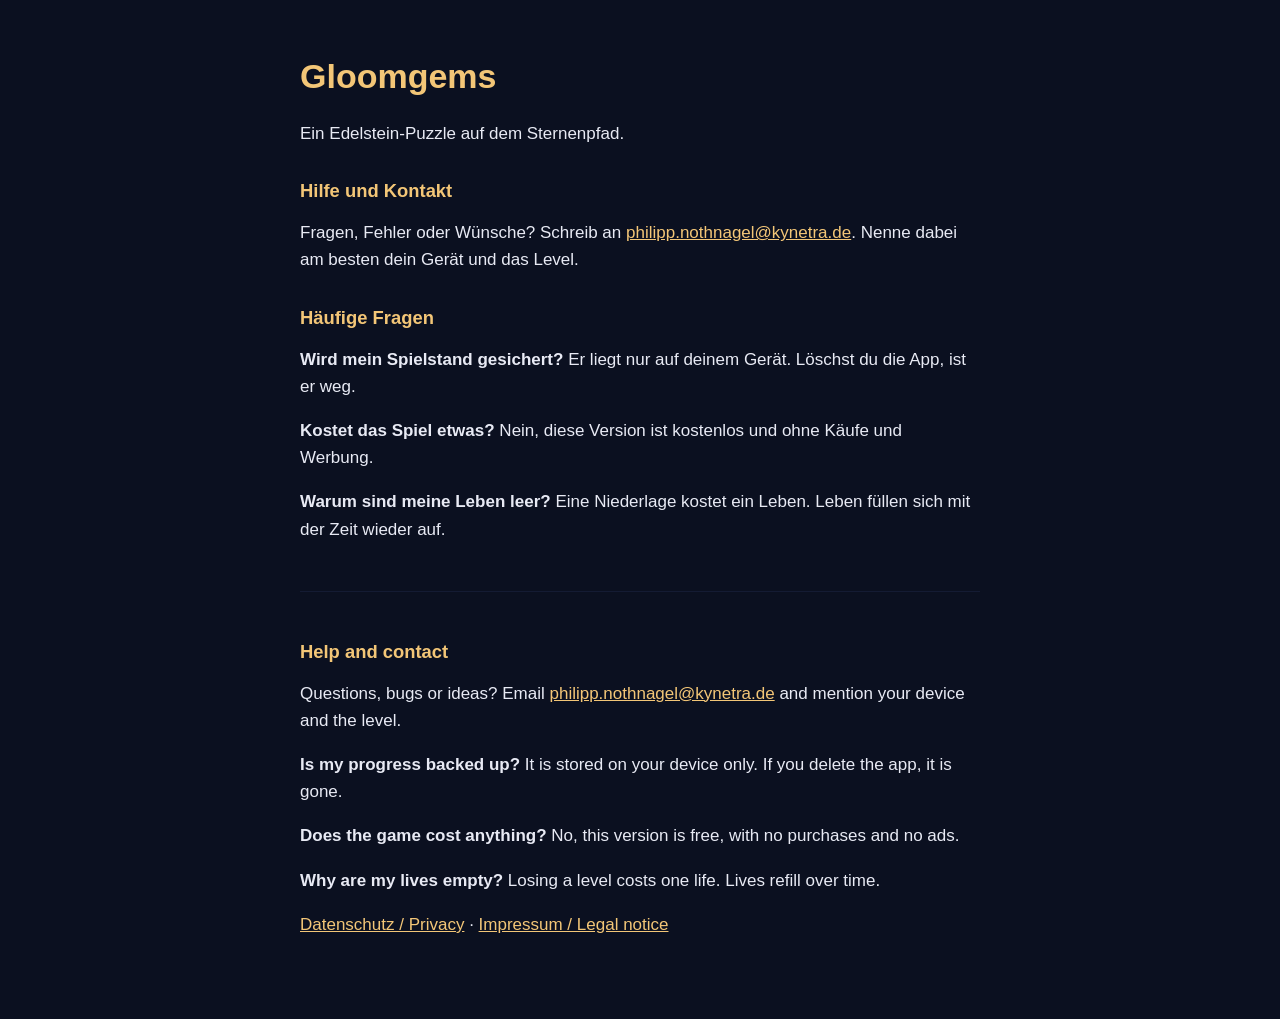
==== index.html @ 3b536e6b "Datenschutz, Impressum und Support für Gloomgems Co-Authored-By: Claude Opus 5.5 <noreply@anthropic." ====
<!doctype html>
<html lang="de">
<head>
<meta charset="utf-8">
<meta name="viewport" content="width=device-width, initial-scale=1">
<title>Gloomgems: Hilfe und Kontakt</title>
<link rel="stylesheet" href="style.css">
</head>
<body>
<main>
<h1>Gloomgems</h1>
<p>Ein Edelstein-Puzzle auf dem Sternenpfad.</p>

<h2>Hilfe und Kontakt</h2>
<p>Fragen, Fehler oder Wünsche? Schreib an <a href="mailto:philipp.nothnagel@kynetra.de">philipp.nothnagel@kynetra.de</a>. Nenne dabei am besten dein Gerät und das Level.</p>

<h2>Häufige Fragen</h2>
<p><strong>Wird mein Spielstand gesichert?</strong> Er liegt nur auf deinem Gerät. Löschst du die App, ist er weg.</p>
<p><strong>Kostet das Spiel etwas?</strong> Nein, diese Version ist kostenlos und ohne Käufe und Werbung.</p>
<p><strong>Warum sind meine Leben leer?</strong> Eine Niederlage kostet ein Leben. Leben füllen sich mit der Zeit wieder auf.</p>

<hr>

<h2>Help and contact</h2>
<p>Questions, bugs or ideas? Email <a href="mailto:philipp.nothnagel@kynetra.de">philipp.nothnagel@kynetra.de</a> and mention your device and the level.</p>
<p><strong>Is my progress backed up?</strong> It is stored on your device only. If you delete the app, it is gone.</p>
<p><strong>Does the game cost anything?</strong> No, this version is free, with no purchases and no ads.</p>
<p><strong>Why are my lives empty?</strong> Losing a level costs one life. Lives refill over time.</p>

<p><a href="datenschutz.html">Datenschutz / Privacy</a> · <a href="impressum.html">Impressum / Legal notice</a></p>
</main>
</body>
</html>
---- style.css ----
:root {
  --bg: #0b1020;
  --panel: #141b33;
  --text: #e8eaf4;
  --muted: #a9b0cb;
  --gold: #f3c677;
}

body {
  margin: 0;
  background: var(--bg);
  color: var(--text);
  font: 17px/1.6 -apple-system, BlinkMacSystemFont, "Segoe UI", Roboto, sans-serif;
}

main {
  max-width: 680px;
  margin: 0 auto;
  padding: 32px 16px 64px;
}

h1, h2 {
  color: var(--gold);
  line-height: 1.25;
}

h2 {
  margin-top: 32px;
  font-size: 1.15rem;
}

a {
  color: var(--gold);
}

hr {
  margin: 48px 0;
  border: 0;
  border-top: 1px solid var(--panel);
}
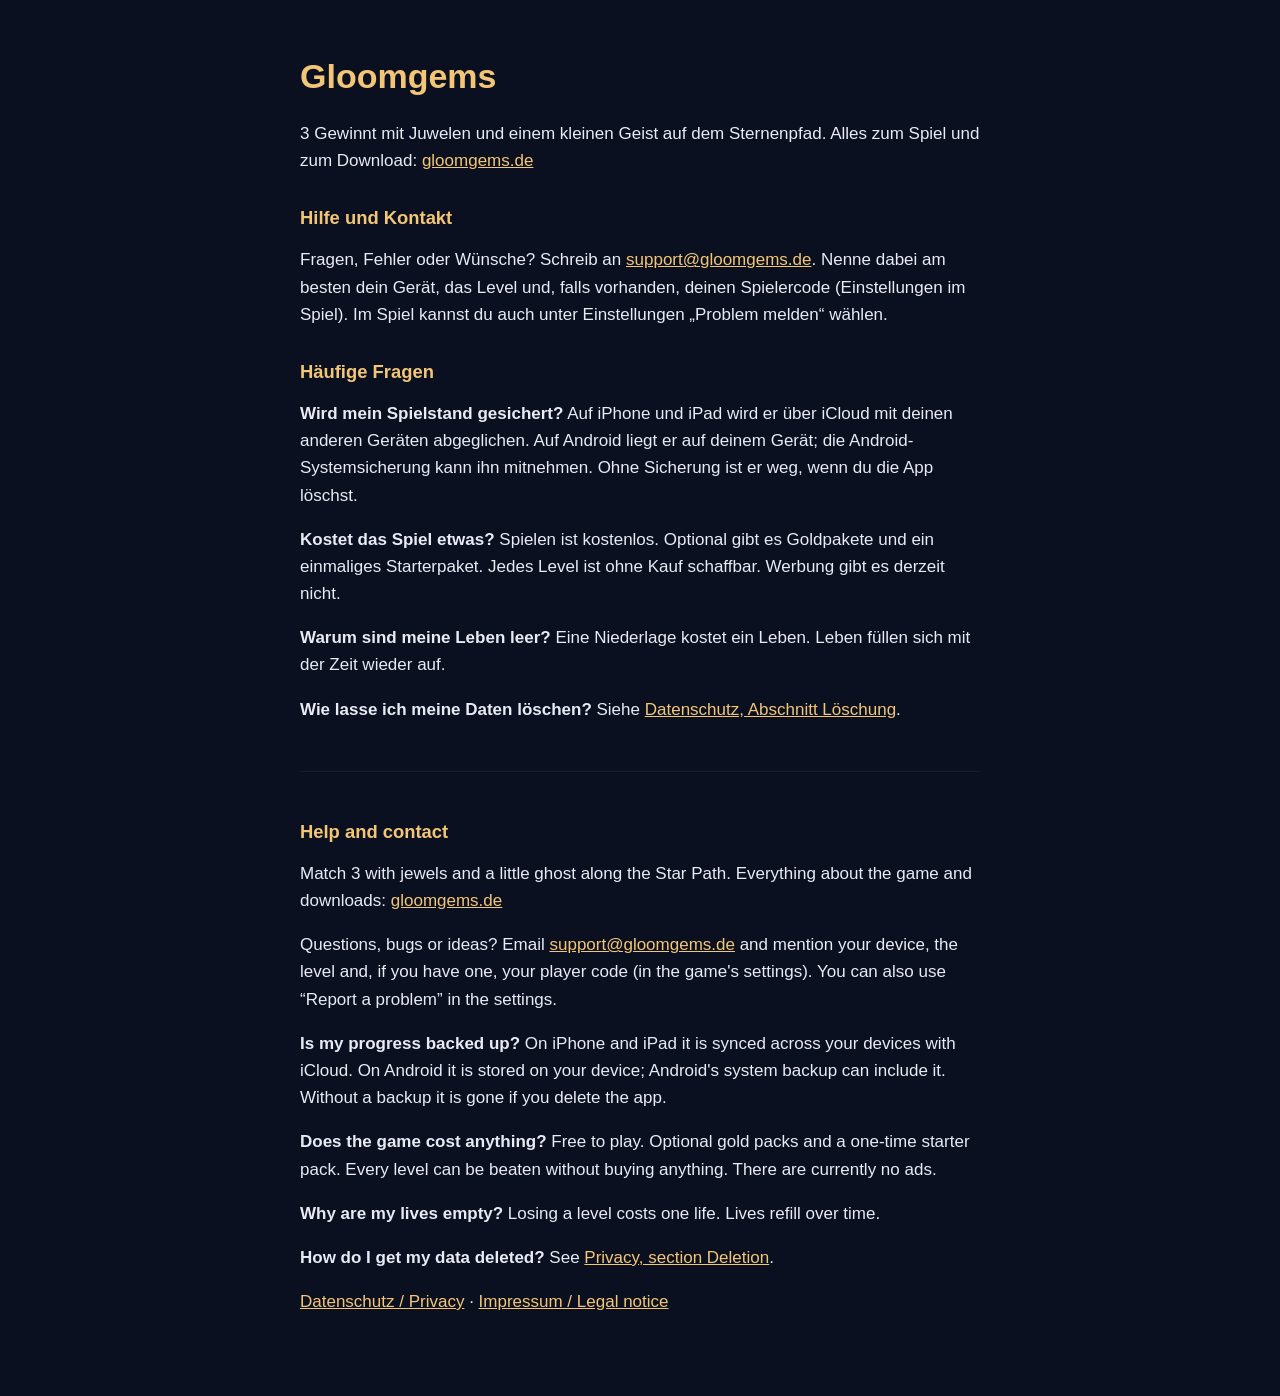
==== commit 7aa52553: "Hilfe: support@gloomgems.de, Käufe und Spielstand aktuell, Verweis auf gloomgems.de und Datenlöschun" ====
--- a/index.html
+++ b/index.html
@@ -9,23 +9,26 @@
 <body>
 <main>
 <h1>Gloomgems</h1>
-<p>Ein Edelstein-Puzzle auf dem Sternenpfad.</p>
+<p>3 Gewinnt mit Juwelen und einem kleinen Geist auf dem Sternenpfad. Alles zum Spiel und zum Download: <a href="https://gloomgems.de/de/">gloomgems.de</a></p>
 
 <h2>Hilfe und Kontakt</h2>
-<p>Fragen, Fehler oder Wünsche? Schreib an <a href="mailto:philipp.nothnagel@kynetra.de">philipp.nothnagel@kynetra.de</a>. Nenne dabei am besten dein Gerät und das Level.</p>
+<p>Fragen, Fehler oder Wünsche? Schreib an <a href="mailto:support@gloomgems.de">support@gloomgems.de</a>. Nenne dabei am besten dein Gerät, das Level und, falls vorhanden, deinen Spielercode (Einstellungen im Spiel). Im Spiel kannst du auch unter Einstellungen „Problem melden“ wählen.</p>
 
 <h2>Häufige Fragen</h2>
-<p><strong>Wird mein Spielstand gesichert?</strong> Er liegt nur auf deinem Gerät. Löschst du die App, ist er weg.</p>
-<p><strong>Kostet das Spiel etwas?</strong> Nein, diese Version ist kostenlos und ohne Käufe und Werbung.</p>
+<p><strong>Wird mein Spielstand gesichert?</strong> Auf iPhone und iPad wird er über iCloud mit deinen anderen Geräten abgeglichen. Auf Android liegt er auf deinem Gerät; die Android-Systemsicherung kann ihn mitnehmen. Ohne Sicherung ist er weg, wenn du die App löschst.</p>
+<p><strong>Kostet das Spiel etwas?</strong> Spielen ist kostenlos. Optional gibt es Goldpakete und ein einmaliges Starterpaket. Jedes Level ist ohne Kauf schaffbar. Werbung gibt es derzeit nicht.</p>
 <p><strong>Warum sind meine Leben leer?</strong> Eine Niederlage kostet ein Leben. Leben füllen sich mit der Zeit wieder auf.</p>
+<p><strong>Wie lasse ich meine Daten löschen?</strong> Siehe <a href="datenschutz.html#loeschung">Datenschutz, Abschnitt Löschung</a>.</p>
 
 <hr>
 
 <h2>Help and contact</h2>
-<p>Questions, bugs or ideas? Email <a href="mailto:philipp.nothnagel@kynetra.de">philipp.nothnagel@kynetra.de</a> and mention your device and the level.</p>
-<p><strong>Is my progress backed up?</strong> It is stored on your device only. If you delete the app, it is gone.</p>
-<p><strong>Does the game cost anything?</strong> No, this version is free, with no purchases and no ads.</p>
+<p>Match 3 with jewels and a little ghost along the Star Path. Everything about the game and downloads: <a href="https://gloomgems.de/en/">gloomgems.de</a></p>
+<p>Questions, bugs or ideas? Email <a href="mailto:support@gloomgems.de">support@gloomgems.de</a> and mention your device, the level and, if you have one, your player code (in the game's settings). You can also use “Report a problem” in the settings.</p>
+<p><strong>Is my progress backed up?</strong> On iPhone and iPad it is synced across your devices with iCloud. On Android it is stored on your device; Android's system backup can include it. Without a backup it is gone if you delete the app.</p>
+<p><strong>Does the game cost anything?</strong> Free to play. Optional gold packs and a one-time starter pack. Every level can be beaten without buying anything. There are currently no ads.</p>
 <p><strong>Why are my lives empty?</strong> Losing a level costs one life. Lives refill over time.</p>
+<p><strong>How do I get my data deleted?</strong> See <a href="datenschutz.html#deletion">Privacy, section Deletion</a>.</p>
 
 <p><a href="datenschutz.html">Datenschutz / Privacy</a> · <a href="impressum.html">Impressum / Legal notice</a></p>
 </main>
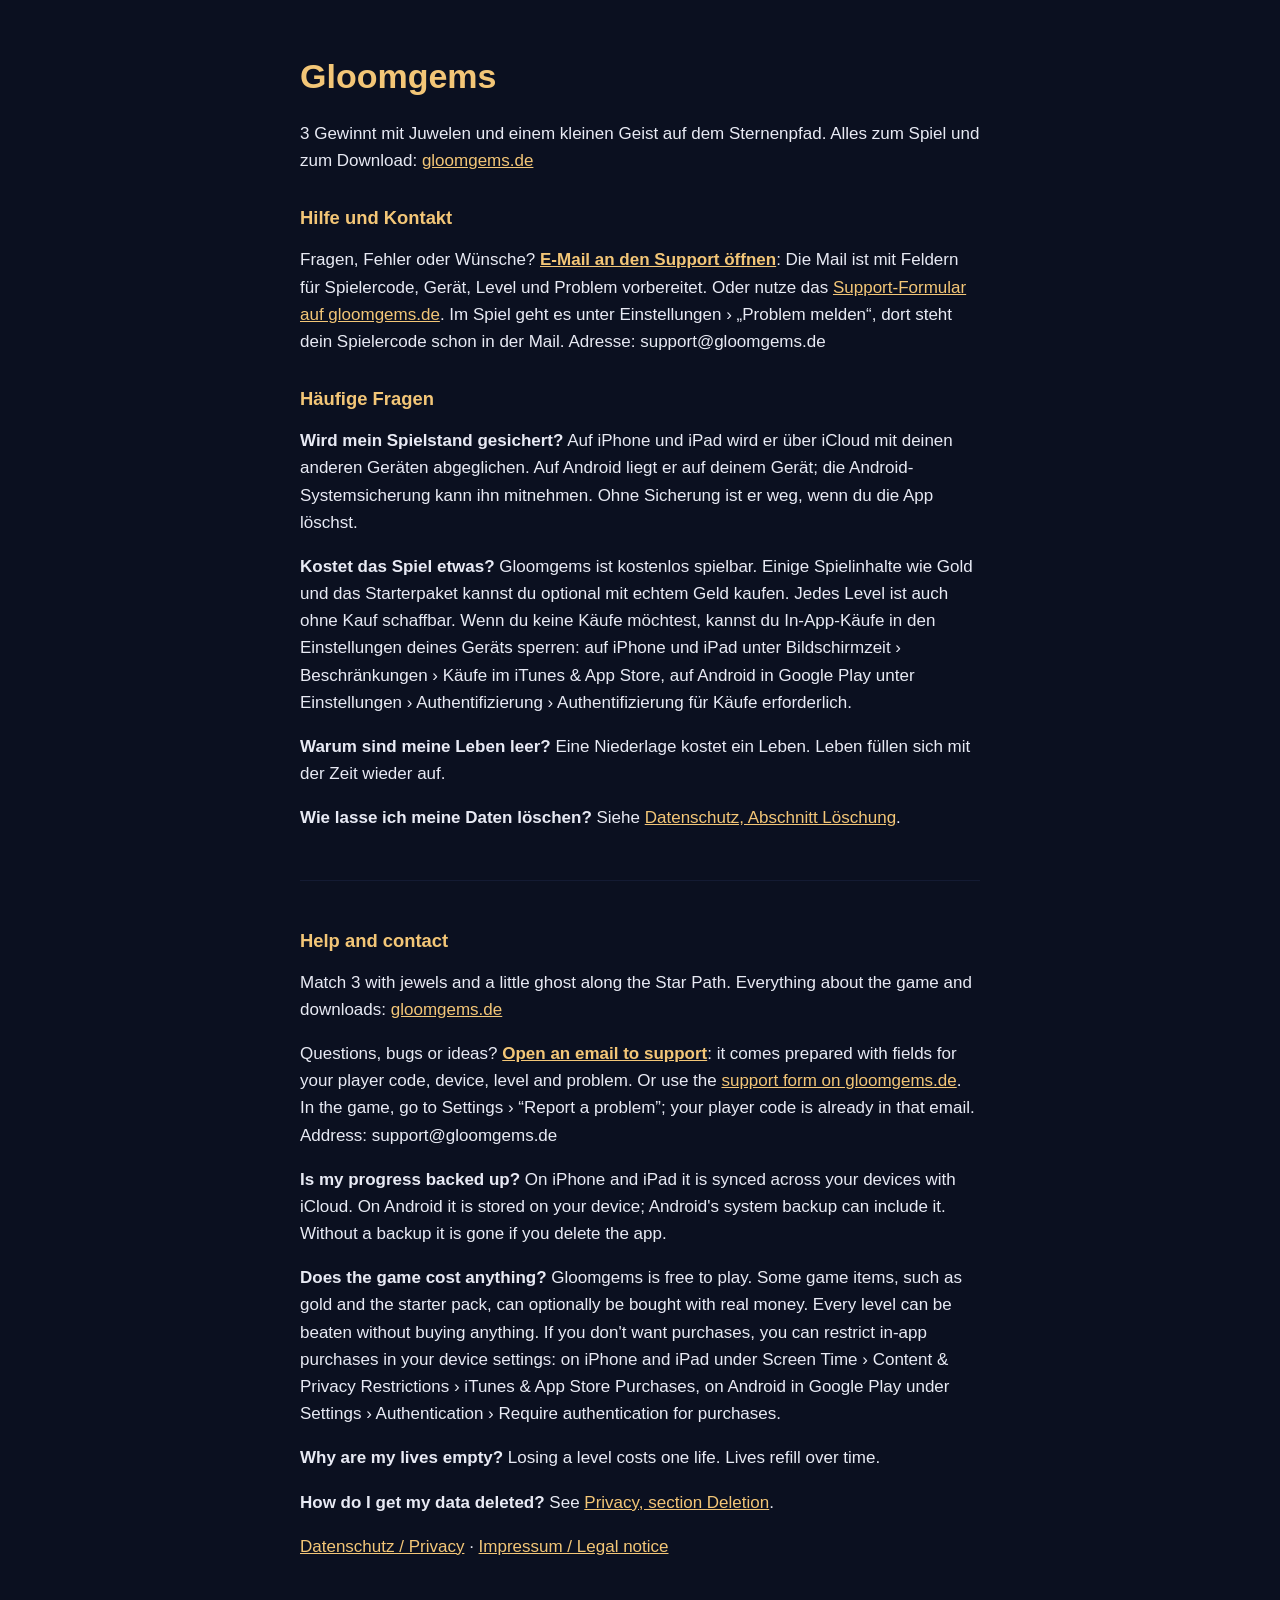
==== commit d3cb4212: "Kontakt überall support@gloomgems.de, Hilfe: vorbereitete Support-Mail und Kosten-FAQ wie üblich (Kä" ====
--- a/index.html
+++ b/index.html
@@ -12,11 +12,11 @@
 <p>3 Gewinnt mit Juwelen und einem kleinen Geist auf dem Sternenpfad. Alles zum Spiel und zum Download: <a href="https://gloomgems.de/de/">gloomgems.de</a></p>
 
 <h2>Hilfe und Kontakt</h2>
-<p>Fragen, Fehler oder Wünsche? Schreib an <a href="mailto:support@gloomgems.de">support@gloomgems.de</a>. Nenne dabei am besten dein Gerät, das Level und, falls vorhanden, deinen Spielercode (Einstellungen im Spiel). Im Spiel kannst du auch unter Einstellungen „Problem melden“ wählen.</p>
+<p>Fragen, Fehler oder Wünsche? <a href="mailto:support@gloomgems.de?subject=Gloomgems%3A%20Problem&amp;body=Spielercode%20%28Einstellungen%20im%20Spiel%29%3A%20GG-%0D%0AGer%C3%A4t%20und%20System%3A%0D%0ALevel%3A%0D%0AWas%20ist%20passiert%3F%0D%0A%0D%0A"><strong>E-Mail an den Support öffnen</strong></a>: Die Mail ist mit Feldern für Spielercode, Gerät, Level und Problem vorbereitet. Oder nutze das <a href="https://gloomgems.de/de/support/">Support-Formular auf gloomgems.de</a>. Im Spiel geht es unter Einstellungen › „Problem melden“, dort steht dein Spielercode schon in der Mail. Adresse: support@gloomgems.de</p>
 
 <h2>Häufige Fragen</h2>
 <p><strong>Wird mein Spielstand gesichert?</strong> Auf iPhone und iPad wird er über iCloud mit deinen anderen Geräten abgeglichen. Auf Android liegt er auf deinem Gerät; die Android-Systemsicherung kann ihn mitnehmen. Ohne Sicherung ist er weg, wenn du die App löschst.</p>
-<p><strong>Kostet das Spiel etwas?</strong> Spielen ist kostenlos. Optional gibt es Goldpakete und ein einmaliges Starterpaket. Jedes Level ist ohne Kauf schaffbar. Werbung gibt es derzeit nicht.</p>
+<p><strong>Kostet das Spiel etwas?</strong> Gloomgems ist kostenlos spielbar. Einige Spielinhalte wie Gold und das Starterpaket kannst du optional mit echtem Geld kaufen. Jedes Level ist auch ohne Kauf schaffbar. Wenn du keine Käufe möchtest, kannst du In-App-Käufe in den Einstellungen deines Geräts sperren: auf iPhone und iPad unter Bildschirmzeit › Beschränkungen › Käufe im iTunes &amp; App Store, auf Android in Google Play unter Einstellungen › Authentifizierung › Authentifizierung für Käufe erforderlich.</p>
 <p><strong>Warum sind meine Leben leer?</strong> Eine Niederlage kostet ein Leben. Leben füllen sich mit der Zeit wieder auf.</p>
 <p><strong>Wie lasse ich meine Daten löschen?</strong> Siehe <a href="datenschutz.html#loeschung">Datenschutz, Abschnitt Löschung</a>.</p>
 
@@ -24,9 +24,9 @@
 
 <h2>Help and contact</h2>
 <p>Match 3 with jewels and a little ghost along the Star Path. Everything about the game and downloads: <a href="https://gloomgems.de/en/">gloomgems.de</a></p>
-<p>Questions, bugs or ideas? Email <a href="mailto:support@gloomgems.de">support@gloomgems.de</a> and mention your device, the level and, if you have one, your player code (in the game's settings). You can also use “Report a problem” in the settings.</p>
+<p>Questions, bugs or ideas? <a href="mailto:support@gloomgems.de?subject=Gloomgems%3A%20Problem&amp;body=Player%20code%20%28game%20settings%29%3A%20GG-%0D%0ADevice%20and%20system%3A%0D%0ALevel%3A%0D%0AWhat%20happened%3F%0D%0A%0D%0A"><strong>Open an email to support</strong></a>: it comes prepared with fields for your player code, device, level and problem. Or use the <a href="https://gloomgems.de/en/support/">support form on gloomgems.de</a>. In the game, go to Settings › “Report a problem”; your player code is already in that email. Address: support@gloomgems.de</p>
 <p><strong>Is my progress backed up?</strong> On iPhone and iPad it is synced across your devices with iCloud. On Android it is stored on your device; Android's system backup can include it. Without a backup it is gone if you delete the app.</p>
-<p><strong>Does the game cost anything?</strong> Free to play. Optional gold packs and a one-time starter pack. Every level can be beaten without buying anything. There are currently no ads.</p>
+<p><strong>Does the game cost anything?</strong> Gloomgems is free to play. Some game items, such as gold and the starter pack, can optionally be bought with real money. Every level can be beaten without buying anything. If you don't want purchases, you can restrict in-app purchases in your device settings: on iPhone and iPad under Screen Time › Content &amp; Privacy Restrictions › iTunes &amp; App Store Purchases, on Android in Google Play under Settings › Authentication › Require authentication for purchases.</p>
 <p><strong>Why are my lives empty?</strong> Losing a level costs one life. Lives refill over time.</p>
 <p><strong>How do I get my data deleted?</strong> See <a href="datenschutz.html#deletion">Privacy, section Deletion</a>.</p>
 
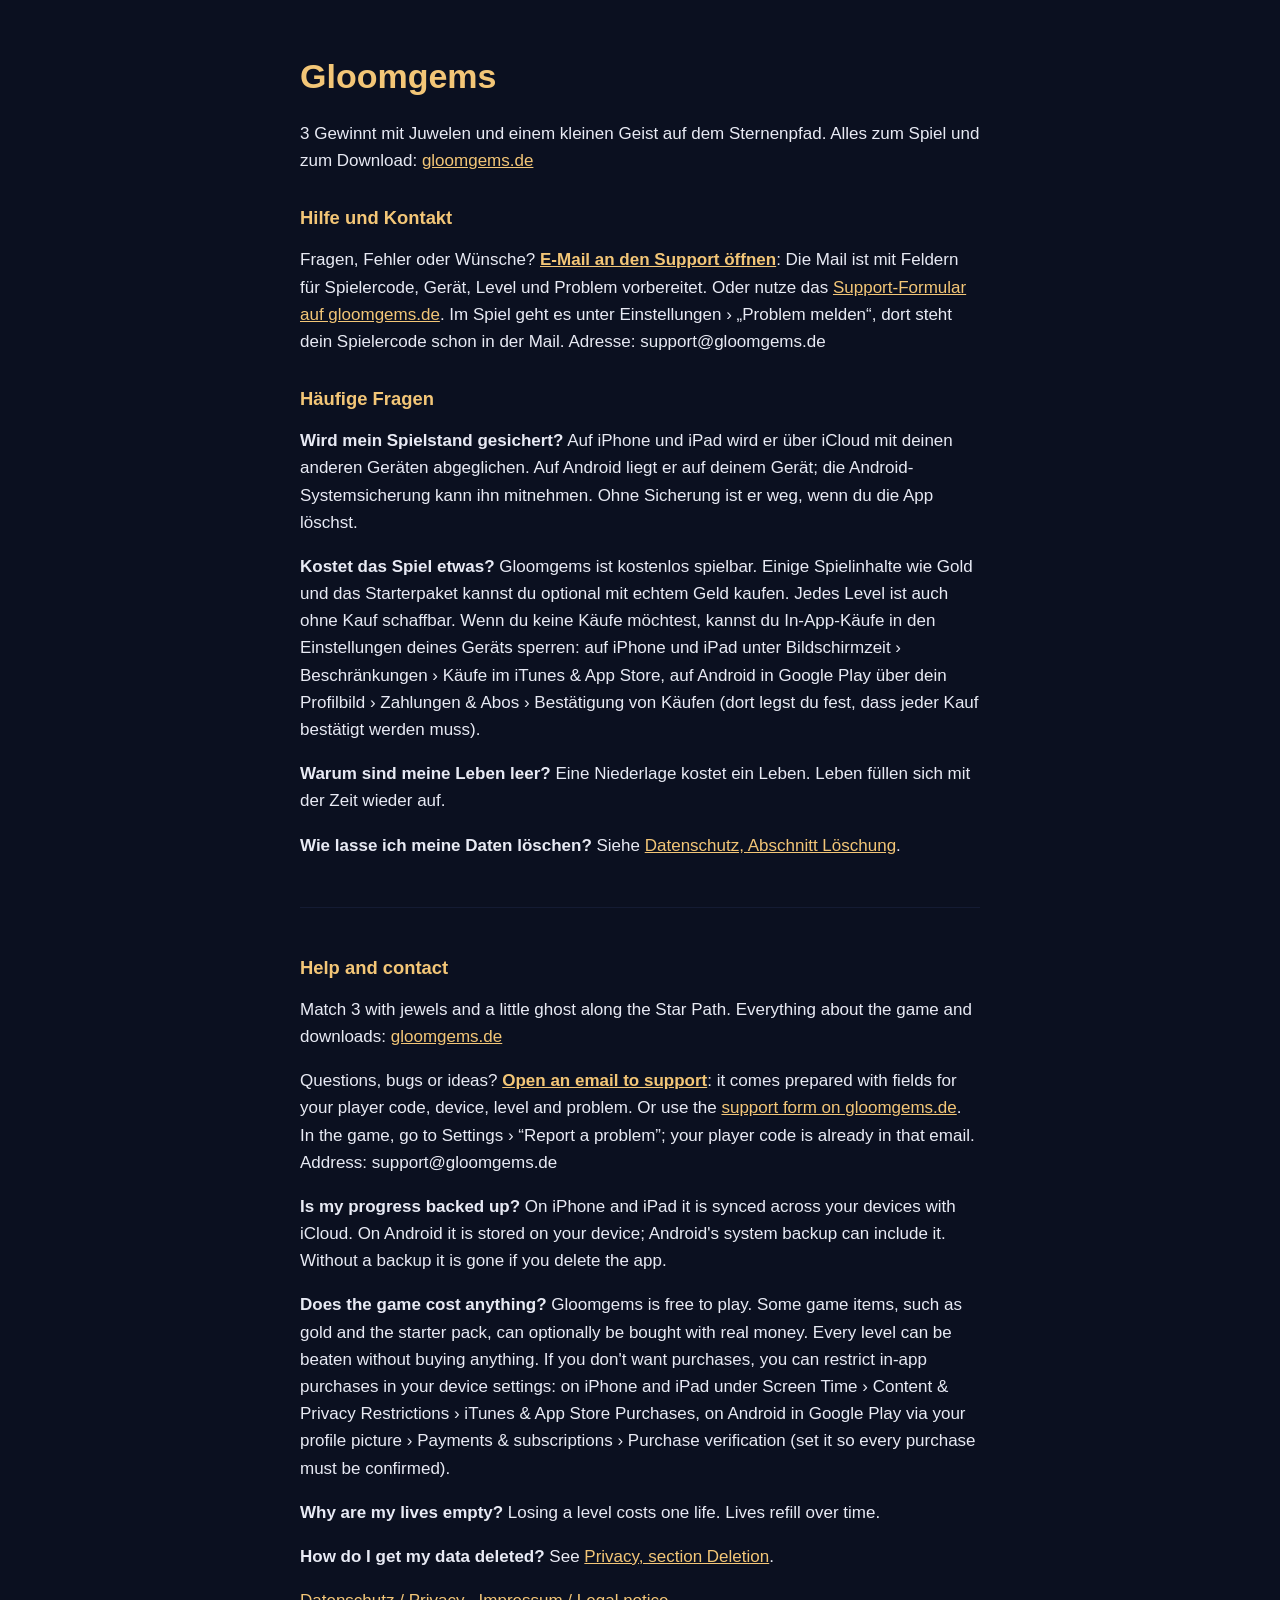
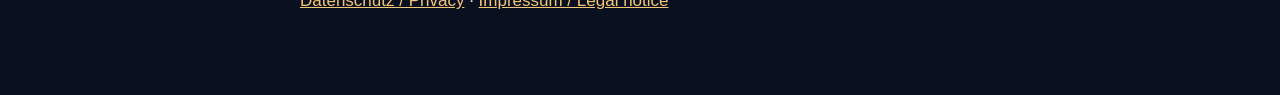
==== commit 54eb23e5: "Hilfe: aktueller Google-Play-Pfad zur Bestätigung von Käufen" ====
--- a/index.html
+++ b/index.html
@@ -16,7 +16,7 @@
 
 <h2>Häufige Fragen</h2>
 <p><strong>Wird mein Spielstand gesichert?</strong> Auf iPhone und iPad wird er über iCloud mit deinen anderen Geräten abgeglichen. Auf Android liegt er auf deinem Gerät; die Android-Systemsicherung kann ihn mitnehmen. Ohne Sicherung ist er weg, wenn du die App löschst.</p>
-<p><strong>Kostet das Spiel etwas?</strong> Gloomgems ist kostenlos spielbar. Einige Spielinhalte wie Gold und das Starterpaket kannst du optional mit echtem Geld kaufen. Jedes Level ist auch ohne Kauf schaffbar. Wenn du keine Käufe möchtest, kannst du In-App-Käufe in den Einstellungen deines Geräts sperren: auf iPhone und iPad unter Bildschirmzeit › Beschränkungen › Käufe im iTunes &amp; App Store, auf Android in Google Play unter Einstellungen › Authentifizierung › Authentifizierung für Käufe erforderlich.</p>
+<p><strong>Kostet das Spiel etwas?</strong> Gloomgems ist kostenlos spielbar. Einige Spielinhalte wie Gold und das Starterpaket kannst du optional mit echtem Geld kaufen. Jedes Level ist auch ohne Kauf schaffbar. Wenn du keine Käufe möchtest, kannst du In-App-Käufe in den Einstellungen deines Geräts sperren: auf iPhone und iPad unter Bildschirmzeit › Beschränkungen › Käufe im iTunes &amp; App Store, auf Android in Google Play über dein Profilbild › Zahlungen &amp; Abos › Bestätigung von Käufen (dort legst du fest, dass jeder Kauf bestätigt werden muss).</p>
 <p><strong>Warum sind meine Leben leer?</strong> Eine Niederlage kostet ein Leben. Leben füllen sich mit der Zeit wieder auf.</p>
 <p><strong>Wie lasse ich meine Daten löschen?</strong> Siehe <a href="datenschutz.html#loeschung">Datenschutz, Abschnitt Löschung</a>.</p>
 
@@ -26,7 +26,7 @@
 <p>Match 3 with jewels and a little ghost along the Star Path. Everything about the game and downloads: <a href="https://gloomgems.de/en/">gloomgems.de</a></p>
 <p>Questions, bugs or ideas? <a href="mailto:support@gloomgems.de?subject=Gloomgems%3A%20Problem&amp;body=Player%20code%20%28game%20settings%29%3A%20GG-%0D%0ADevice%20and%20system%3A%0D%0ALevel%3A%0D%0AWhat%20happened%3F%0D%0A%0D%0A"><strong>Open an email to support</strong></a>: it comes prepared with fields for your player code, device, level and problem. Or use the <a href="https://gloomgems.de/en/support/">support form on gloomgems.de</a>. In the game, go to Settings › “Report a problem”; your player code is already in that email. Address: support@gloomgems.de</p>
 <p><strong>Is my progress backed up?</strong> On iPhone and iPad it is synced across your devices with iCloud. On Android it is stored on your device; Android's system backup can include it. Without a backup it is gone if you delete the app.</p>
-<p><strong>Does the game cost anything?</strong> Gloomgems is free to play. Some game items, such as gold and the starter pack, can optionally be bought with real money. Every level can be beaten without buying anything. If you don't want purchases, you can restrict in-app purchases in your device settings: on iPhone and iPad under Screen Time › Content &amp; Privacy Restrictions › iTunes &amp; App Store Purchases, on Android in Google Play under Settings › Authentication › Require authentication for purchases.</p>
+<p><strong>Does the game cost anything?</strong> Gloomgems is free to play. Some game items, such as gold and the starter pack, can optionally be bought with real money. Every level can be beaten without buying anything. If you don't want purchases, you can restrict in-app purchases in your device settings: on iPhone and iPad under Screen Time › Content &amp; Privacy Restrictions › iTunes &amp; App Store Purchases, on Android in Google Play via your profile picture › Payments &amp; subscriptions › Purchase verification (set it so every purchase must be confirmed).</p>
 <p><strong>Why are my lives empty?</strong> Losing a level costs one life. Lives refill over time.</p>
 <p><strong>How do I get my data deleted?</strong> See <a href="datenschutz.html#deletion">Privacy, section Deletion</a>.</p>
 
